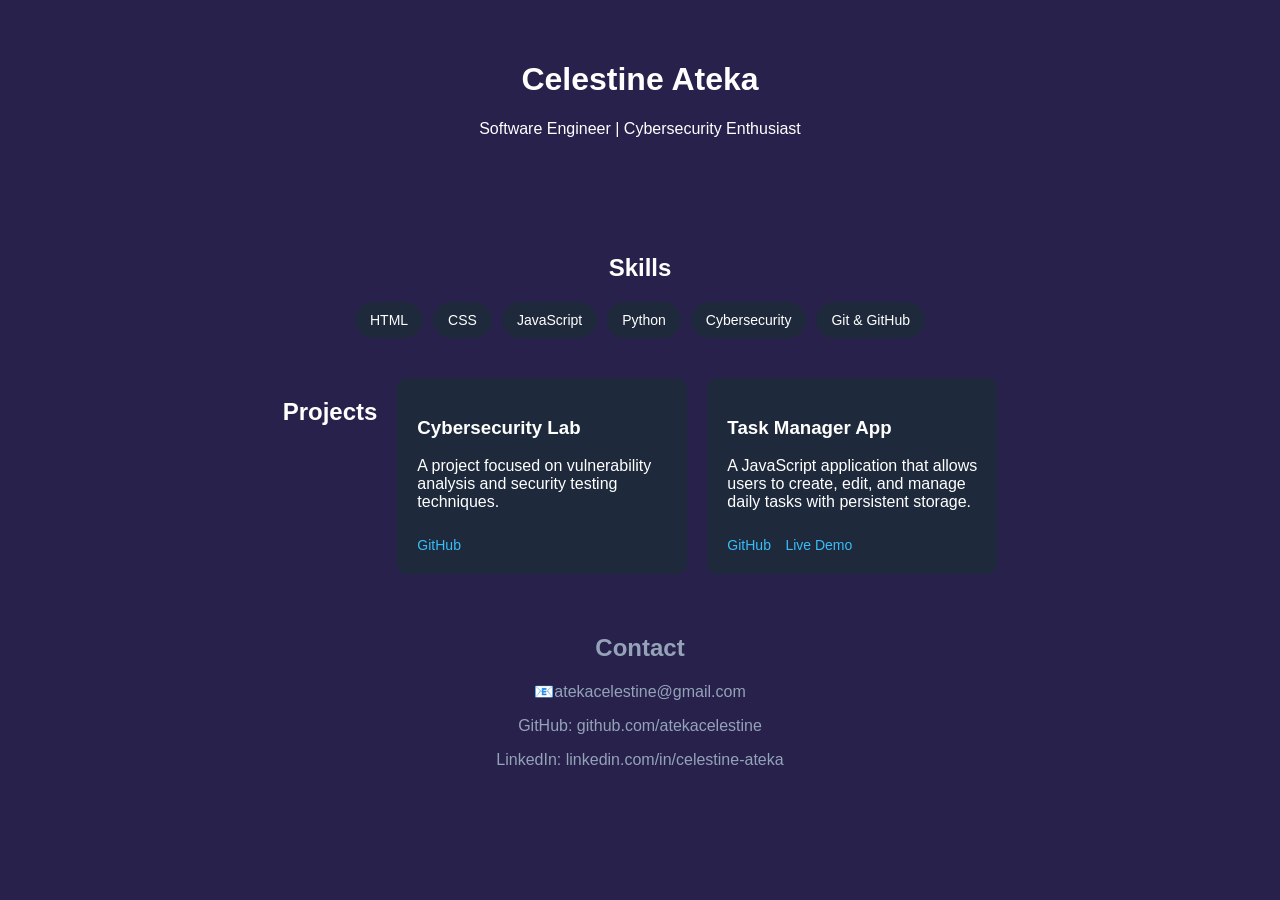
==== index.html @ 3d9709cd "Move index.html and style.css to root for GitHub Pages deployment" ====
<!DOCTYPE html>
<html lang="en">
<head>
  <meta charset="UTF-8">
  <title>Celestine Ateka</title>
  <link rel="stylesheet" href="style.css">
</head>
<body>

<header>
  <h1>Celestine Ateka</h1>
  <p>Software Engineer | Cybersecurity Enthusiast</p>
</header>

<section class="skills">
  <h2>Skills</h2>
  <div class="skills-list">
    <span>HTML</span>
    <span>CSS</span>
    <span>JavaScript</span>
    <span>Python</span>
    <span>Cybersecurity</span>
    <span>Git & GitHub</span>
  </div>
</section>

<section class="projects">
  <h2>Projects</h2>

  <div class="card">
    <h3>Cybersecurity Lab</h3>
    <p>A project focused on vulnerability analysis and security testing techniques.</p>
    <a href="#">GitHub</a>
  </div>

  <div class="card">
    <h3>Task Manager App</h3>
    <p>A JavaScript application that allows users to create, edit, and manage daily tasks with persistent storage.</p>
 <a href="https://github.com/atekacelestine/task-manager">GitHub</a>
<a href="https://your-live-site.com">Live Demo</a>
  </div>

</section>

<footer>
  <section class="contact">
    <h2>Contact</h2>
  <p>📧atekacelestine@gmail.com</p>
  <p>GitHub: github.com/atekacelestine</p>
  <p>LinkedIn: linkedin.com/in/celestine-ateka</p>
</section>
</footer>

</body>
</html>
---- style.css ----
body {
  font-family: Arial;
  margin: 0;
  background: #27214b;
  color: rgb(255, 255, 255);
}

header {
  text-align: center;
  padding: 40px;
}

.skills {
  text-align: center;
  padding: 40px;
}

.skills-list {
  display: flex;
  flex-wrap: wrap;
  justify-content: center;
  gap: 10px;
  margin-top: 20px;
}

.skills-list span {
  background: #1e293b;
  padding: 10px 15px;
  border-radius: 20px;
  font-size: 14px;
}

.card a {
  display: inline-block;
  margin-top: 10px;
  margin-right: 10px;
  color: #38bdf8;
  text-decoration: none;
  font-size: 14px;
}

.card a:hover {
  text-decoration: underline;
}


.projects {
  display: flex;
  gap: 20px;
  justify-content: center;
}

.card {
  background: #1e293b;
  padding: 20px;
  border-radius: 10px;
  width: 250px;
  transition: 0.3s;
}

.card:hover {
  transform: scale(1.05);
}

.contact {
  text-align: center;
  padding: 40px;
  color: #94a3b8;
}
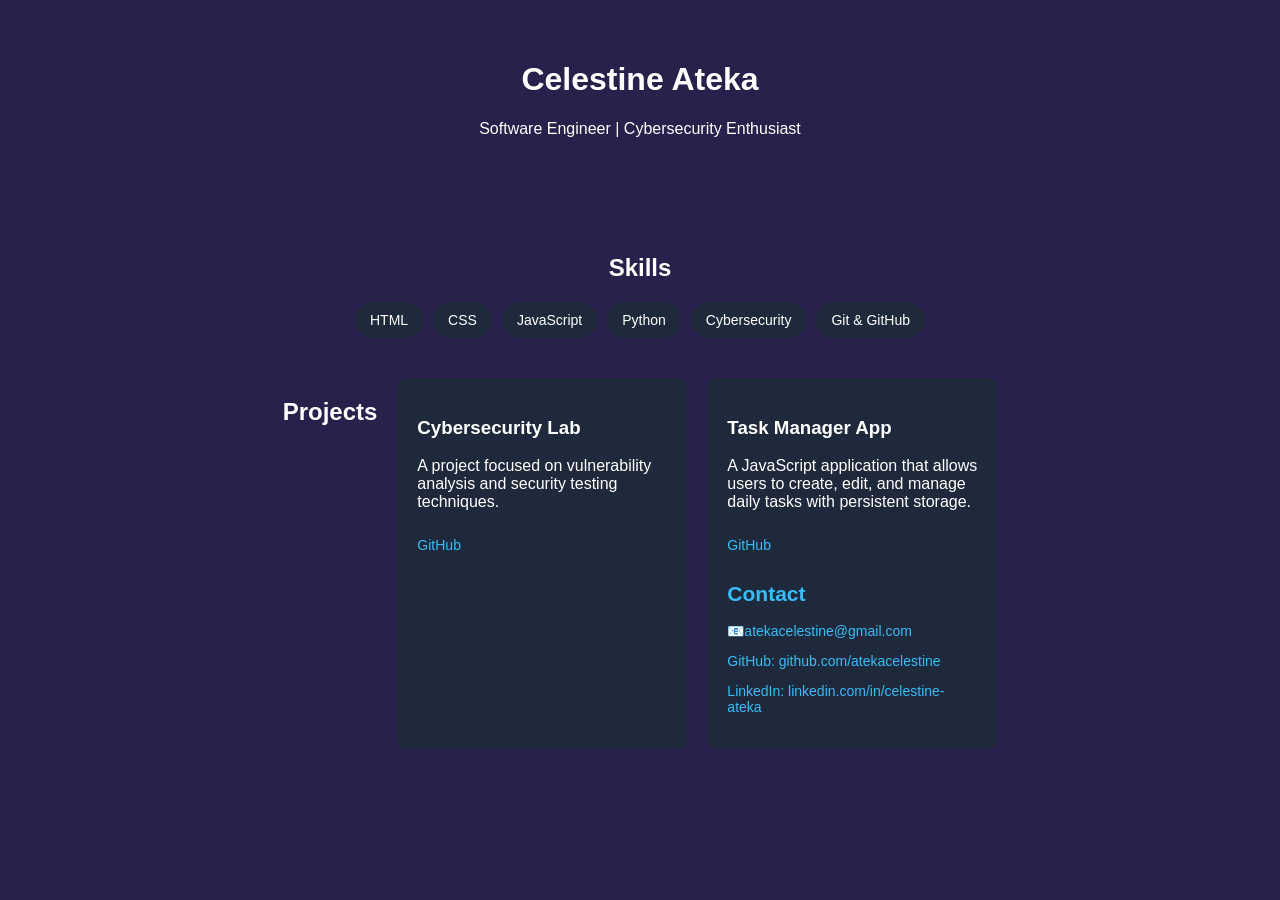
==== commit b544f4bf: "Update Live Demo link in index.html" ====
--- a/index.html
+++ b/index.html
@@ -37,7 +37,7 @@
     <h3>Task Manager App</h3>
     <p>A JavaScript application that allows users to create, edit, and manage daily tasks with persistent storage.</p>
  <a href="https://github.com/atekacelestine/task-manager">GitHub</a>
-<a href="https://your-live-site.com">Live Demo</a>
+<a href="https://atekacelestine.github.io/Portfolio-website.github.io/>Live Demo</a>
   </div>
 
 </section>
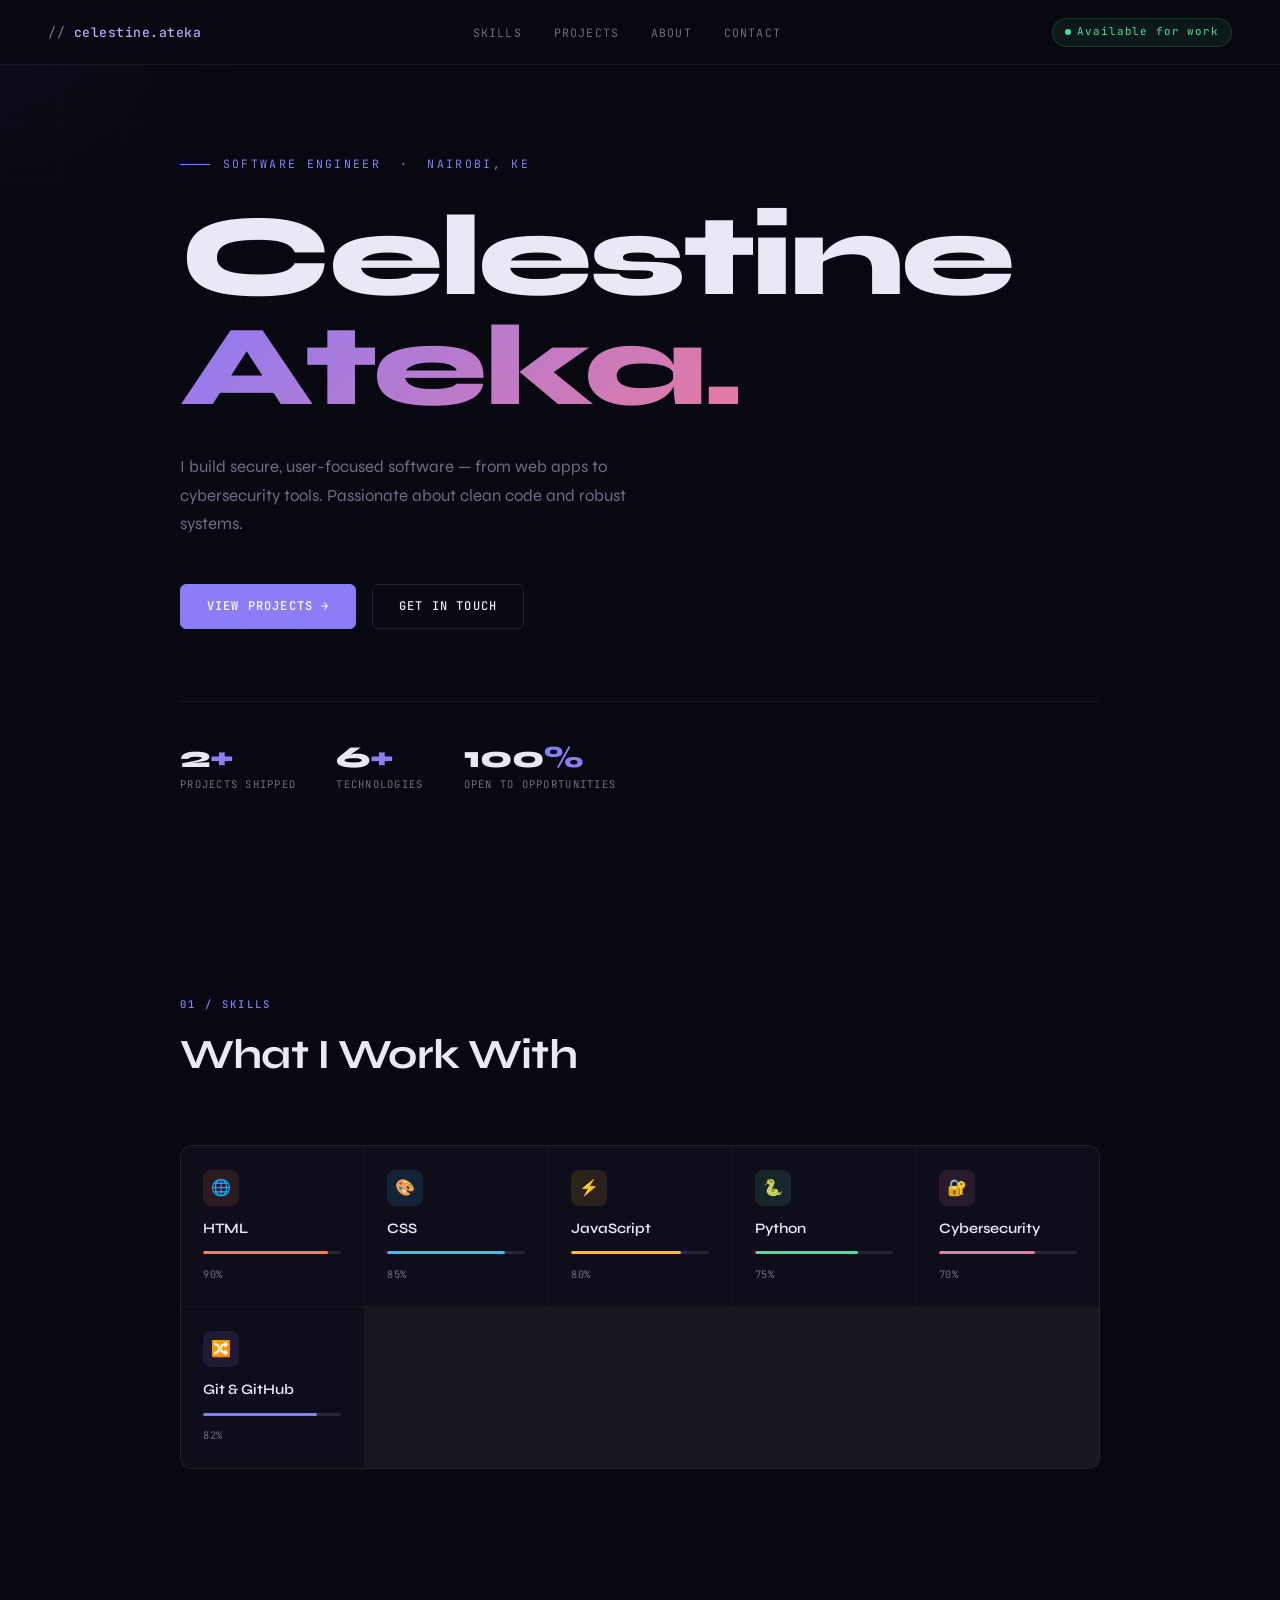
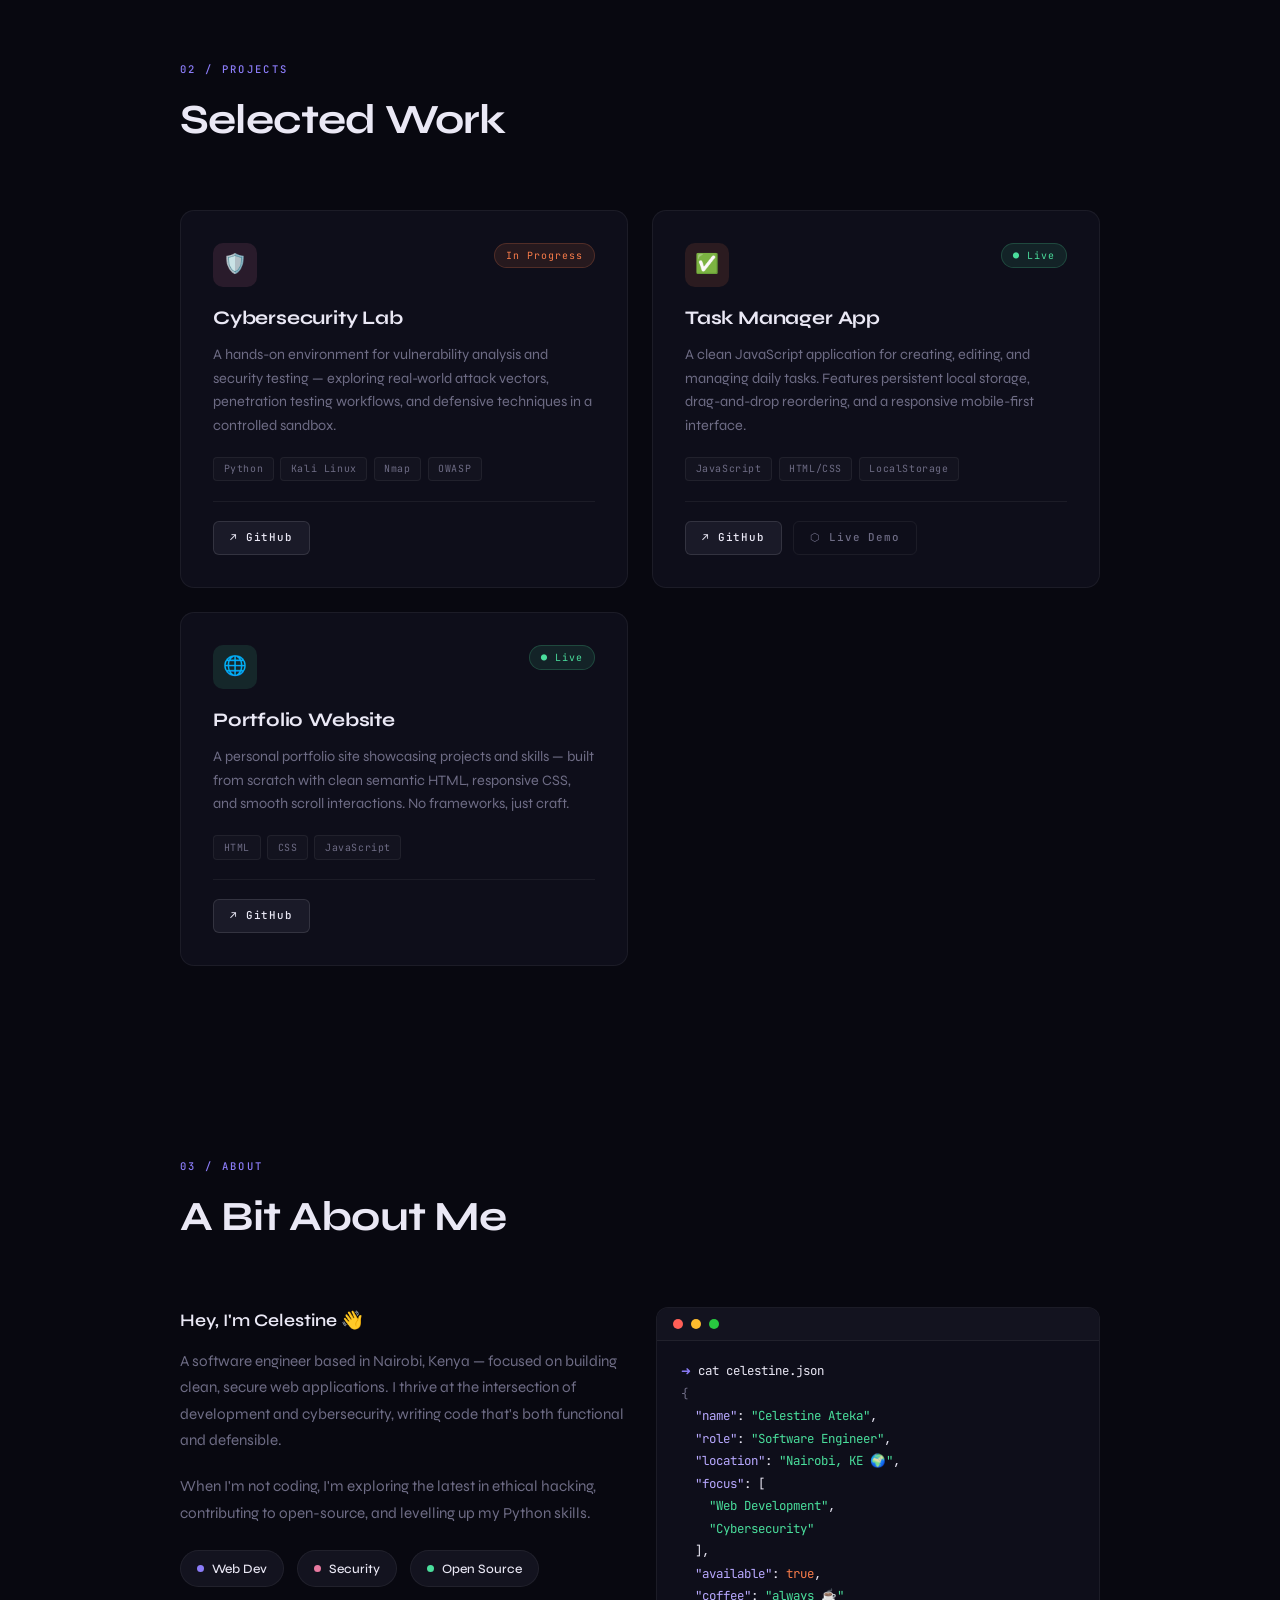
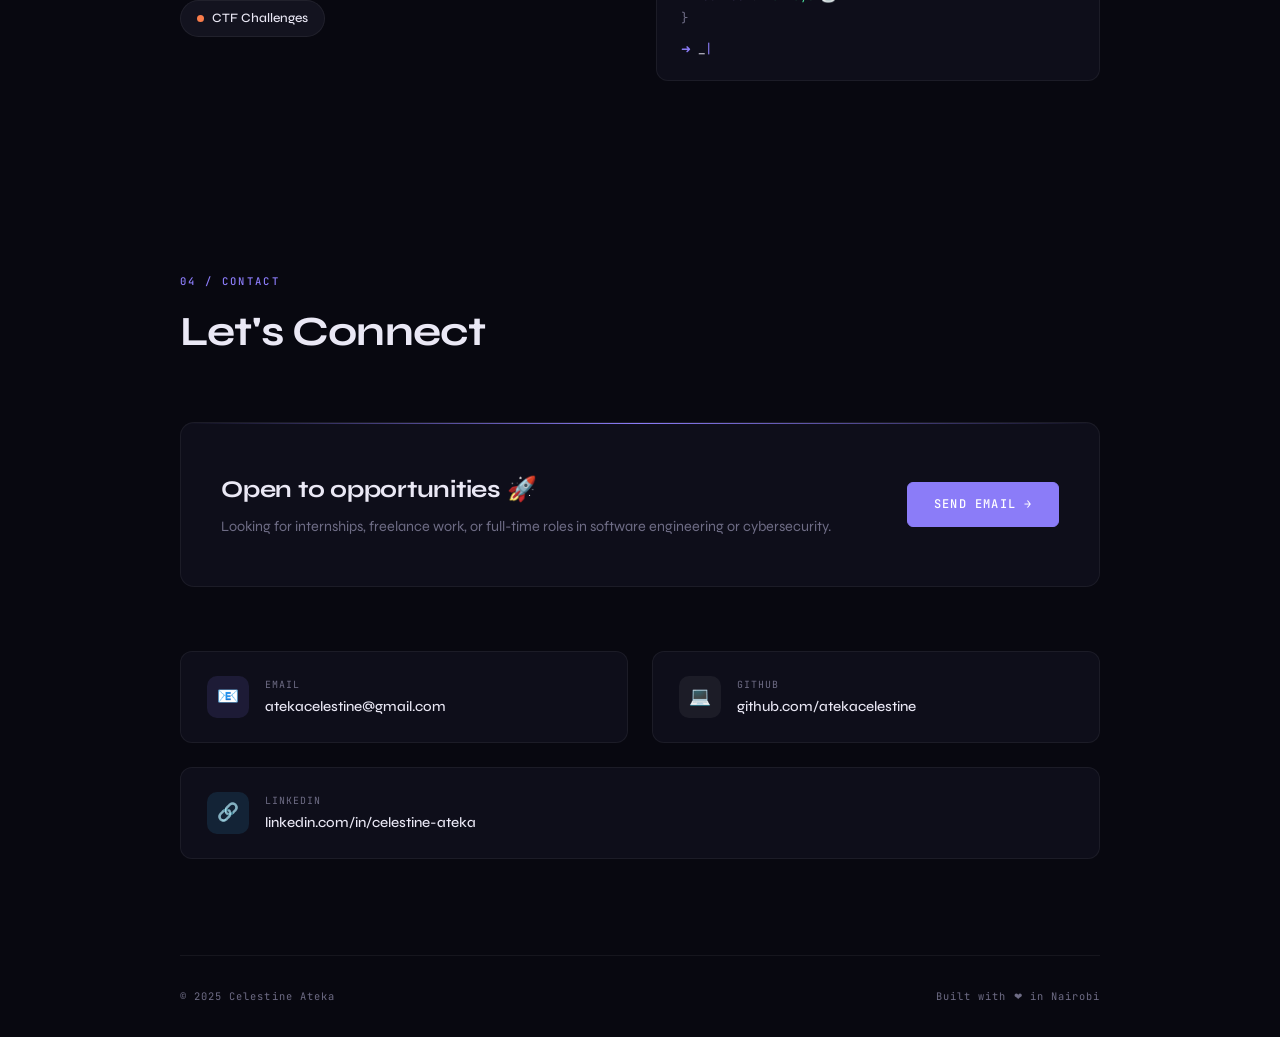
==== commit cb0e675d: "Revamp index.html with new layout and styles" ====
--- a/index.html
+++ b/index.html
@@ -2,54 +2,340 @@
 <html lang="en">
 <head>
   <meta charset="UTF-8">
-  <title>Celestine Ateka</title>
-  <link rel="stylesheet" href="style.css">
+  <meta name="viewport" content="width=device-width, initial-scale=1.0">
+  <title>Celestine Ateka — Software Engineer</title>
+  <link rel="preconnect" href="https://fonts.googleapis.com">
+  <link href="https://fonts.googleapis.com/css2?family=Syne:wght@400;500;600;700;800&family=JetBrains+Mono:wght@300;400;500&display=swap" rel="stylesheet">
+  <style>
+    :root {
+      --bg:      #080810;
+      --bg2:     #0e0e1a;
+      --bg3:     #13131f;
+      --bg4:     #1a1a28;
+      --border:  rgba(255,255,255,0.06);
+      --border2: rgba(255,255,255,0.11);
+      --text:    #eae8f5;
+      --muted:   #6e6c85;
+      --accent:  #8b7cf8;
+      --accent2: #b8a9ff;
+      --green:   #4ade9c;
+      --orange:  #f97c4a;
+      --pink:    #e879a0;
+      --blue:    #38bdf8;
+    }
+    *,*::before,*::after{margin:0;padding:0;box-sizing:border-box}
+    html{scroll-behavior:smooth}
+    body{background:var(--bg);color:var(--text);font-family:'Syne',sans-serif;font-size:16px;line-height:1.6;overflow-x:hidden}
+    body::before{content:'';position:fixed;inset:0;background-image:linear-gradient(rgba(139,124,248,0.03) 1px,transparent 1px),linear-gradient(90deg,rgba(139,124,248,0.03) 1px,transparent 1px);background-size:60px 60px;pointer-events:none;z-index:0}
+    .cursor-glow{position:fixed;width:500px;height:500px;border-radius:50%;background:radial-gradient(circle,rgba(139,124,248,0.055) 0%,transparent 70%);pointer-events:none;transform:translate(-50%,-50%);transition:left .14s ease,top .14s ease;z-index:0}
+    nav{position:fixed;top:0;left:0;right:0;z-index:100;padding:1.1rem 3rem;display:flex;justify-content:space-between;align-items:center;background:rgba(8,8,16,0.85);backdrop-filter:blur(16px);border-bottom:1px solid var(--border)}
+    .nav-logo{font-family:'JetBrains Mono',monospace;font-size:.82rem;font-weight:500;letter-spacing:.04em;color:var(--accent2)}
+    .nav-logo span{color:var(--muted)}
+    .nav-links{display:flex;gap:2rem;list-style:none}
+    .nav-links a{font-family:'JetBrains Mono',monospace;font-size:.72rem;font-weight:400;letter-spacing:.1em;text-transform:uppercase;color:var(--muted);text-decoration:none;transition:color .2s}
+    .nav-links a:hover{color:var(--text)}
+    .status-pill{display:flex;align-items:center;gap:6px;font-family:'JetBrains Mono',monospace;font-size:.68rem;font-weight:400;letter-spacing:.08em;color:var(--green);background:rgba(74,222,156,0.08);border:1px solid rgba(74,222,156,0.18);padding:.3rem .75rem;border-radius:100px}
+    .status-dot{width:6px;height:6px;border-radius:50%;background:var(--green);animation:pulse 2s ease-in-out infinite}
+    @keyframes pulse{0%,100%{opacity:1;transform:scale(1)}50%{opacity:.5;transform:scale(.8)}}
+    .container{max-width:1000px;margin:0 auto;padding:0 2.5rem;position:relative;z-index:1}
+    header{min-height:100vh;display:flex;flex-direction:column;justify-content:center;padding:8rem 0 5rem}
+    .hero-tag{font-family:'JetBrains Mono',monospace;font-size:.72rem;font-weight:400;letter-spacing:.2em;text-transform:uppercase;color:var(--accent);margin-bottom:1.8rem;opacity:0;animation:fadeUp .7s ease forwards .2s;display:flex;align-items:center;gap:.8rem}
+    .hero-tag::before{content:'';display:inline-block;width:30px;height:1px;background:var(--accent)}
+    header h1{font-size:clamp(3.5rem,9vw,7.5rem);font-weight:800;letter-spacing:-.03em;line-height:.95;opacity:0;animation:fadeUp .8s ease forwards .35s}
+    .name-accent{background:linear-gradient(135deg,var(--accent) 0%,var(--pink) 100%);-webkit-background-clip:text;-webkit-text-fill-color:transparent;background-clip:text}
+    .hero-desc{margin-top:2rem;font-size:1.05rem;font-weight:400;color:var(--muted);max-width:480px;line-height:1.7;opacity:0;animation:fadeUp .8s ease forwards .5s}
+    .hero-cta{margin-top:2.8rem;display:flex;gap:1rem;flex-wrap:wrap;opacity:0;animation:fadeUp .8s ease forwards .65s}
+    .btn-primary,.btn-ghost{font-family:'JetBrains Mono',monospace;font-size:.75rem;font-weight:500;letter-spacing:.1em;text-transform:uppercase;text-decoration:none;padding:.75rem 1.6rem;border-radius:6px;transition:all .22s ease;display:inline-flex;align-items:center;gap:.5rem}
+    .btn-primary{background:var(--accent);color:#fff;border:1px solid var(--accent)}
+    .btn-primary:hover{background:var(--accent2);border-color:var(--accent2);transform:translateY(-2px)}
+    .btn-ghost{background:transparent;color:var(--text);border:1px solid var(--border2)}
+    .btn-ghost:hover{border-color:var(--accent);color:var(--accent);transform:translateY(-2px)}
+    .hero-stats{margin-top:4.5rem;display:flex;gap:2.5rem;padding-top:2.5rem;border-top:1px solid var(--border);opacity:0;animation:fadeUp .8s ease forwards .8s}
+    .stat-item .num{font-size:1.9rem;font-weight:800;color:var(--text);line-height:1}
+    .stat-item .num span{color:var(--accent)}
+    .stat-item .lbl{font-family:'JetBrains Mono',monospace;font-size:.66rem;font-weight:400;letter-spacing:.12em;text-transform:uppercase;color:var(--muted);margin-top:4px}
+    section{padding:6rem 0}
+    .sec-label{font-family:'JetBrains Mono',monospace;font-size:.66rem;font-weight:500;letter-spacing:.22em;text-transform:uppercase;color:var(--accent);margin-bottom:.6rem}
+    .sec-title{font-size:clamp(1.8rem,4vw,2.6rem);font-weight:700;letter-spacing:-.02em;margin-bottom:3.5rem}
+    .skills-grid{display:grid;grid-template-columns:repeat(auto-fill,minmax(175px,1fr));gap:1px;background:var(--border);border:1px solid var(--border);border-radius:12px;overflow:hidden}
+    .skill-card{background:var(--bg2);padding:1.5rem 1.4rem;display:flex;flex-direction:column;gap:.7rem;transition:background .2s ease;cursor:default}
+    .skill-card:hover{background:var(--bg4)}
+    .skill-icon{width:36px;height:36px;border-radius:8px;display:flex;align-items:center;justify-content:center;font-size:1rem}
+    .skill-name{font-size:.9rem;font-weight:600;color:var(--text)}
+    .skill-bar-track{height:3px;background:var(--border2);border-radius:2px;overflow:hidden}
+    .skill-bar-fill{height:100%;border-radius:2px;width:0;transition:width 1.2s cubic-bezier(.16,1,.3,1)}
+    .skill-pct{font-family:'JetBrains Mono',monospace;font-size:.65rem;font-weight:400;color:var(--muted);letter-spacing:.05em}
+    .projects-grid{display:grid;grid-template-columns:repeat(auto-fill,minmax(420px,1fr));gap:1.5rem}
+    .project-card{background:var(--bg2);border:1px solid var(--border);border-radius:14px;padding:2rem;display:flex;flex-direction:column;transition:border-color .25s ease,transform .25s ease;position:relative;overflow:hidden}
+    .project-card::before{content:'';position:absolute;top:0;left:0;right:0;height:2px;opacity:0;transition:opacity .3s ease}
+    .project-card:hover{border-color:var(--border2);transform:translateY(-4px)}
+    .project-card:hover::before{opacity:1}
+    .project-card.purple::before{background:linear-gradient(90deg,var(--accent),var(--pink))}
+    .project-card.orange::before{background:linear-gradient(90deg,var(--orange),#fbbf24)}
+    .project-card.green::before{background:linear-gradient(90deg,var(--green),var(--blue))}
+    .project-header{display:flex;justify-content:space-between;align-items:flex-start;margin-bottom:1rem}
+    .project-icon{width:44px;height:44px;border-radius:10px;display:flex;align-items:center;justify-content:center;font-size:1.2rem}
+    .project-status{font-family:'JetBrains Mono',monospace;font-size:.62rem;font-weight:400;letter-spacing:.1em;padding:.25rem .7rem;border-radius:100px}
+    .status-live{background:rgba(74,222,156,0.1);color:var(--green);border:1px solid rgba(74,222,156,0.2)}
+    .status-wip{background:rgba(249,124,74,0.1);color:var(--orange);border:1px solid rgba(249,124,74,0.2)}
+    .project-card h3{font-size:1.2rem;font-weight:700;letter-spacing:-.01em;margin-bottom:.6rem}
+    .project-card p{font-size:.9rem;color:var(--muted);line-height:1.65;flex:1}
+    .project-tags{display:flex;flex-wrap:wrap;gap:.4rem;margin:1.2rem 0}
+    .tag{font-family:'JetBrains Mono',monospace;font-size:.62rem;font-weight:400;letter-spacing:.06em;color:var(--muted);background:var(--bg3);border:1px solid var(--border);padding:.2rem .6rem;border-radius:4px}
+    .project-links{display:flex;gap:.7rem;margin-top:auto;padding-top:1.2rem;border-top:1px solid var(--border)}
+    .plink{font-family:'JetBrains Mono',monospace;font-size:.68rem;font-weight:500;letter-spacing:.08em;text-decoration:none;padding:.45rem 1rem;border-radius:6px;transition:all .2s ease;display:inline-flex;align-items:center;gap:.4rem}
+    .plink-solid{background:var(--bg4);color:var(--text);border:1px solid var(--border2)}
+    .plink-solid:hover{background:var(--accent);border-color:var(--accent);color:#fff}
+    .plink-ghost{background:transparent;color:var(--muted);border:1px solid var(--border)}
+    .plink-ghost:hover{color:var(--text);border-color:var(--border2)}
+    .about-grid{display:grid;grid-template-columns:1fr 1fr;gap:2rem;align-items:start}
+    .about-text h3{font-size:1.1rem;font-weight:600;margin-bottom:.8rem}
+    .about-text p{color:var(--muted);font-size:.95rem;line-height:1.75;margin-bottom:1.2rem}
+    .terminal{background:var(--bg2);border:1px solid var(--border);border-radius:12px;overflow:hidden}
+    .terminal-bar{background:var(--bg3);padding:.7rem 1rem;display:flex;align-items:center;gap:.5rem;border-bottom:1px solid var(--border)}
+    .t-dot{width:10px;height:10px;border-radius:50%}
+    .terminal-body{padding:1.2rem 1.5rem;font-family:'JetBrains Mono',monospace;font-size:.78rem;line-height:1.8}
+    .t-prompt{color:var(--accent)}.t-cmd{color:var(--text)}.t-comment{color:var(--muted)}.t-str{color:var(--green)}.t-key{color:var(--accent2)}.t-num{color:var(--orange)}
+    .interests-row{display:flex;gap:.8rem;flex-wrap:wrap;margin-top:1.5rem}
+    .interest-chip{display:flex;align-items:center;gap:.5rem;background:var(--bg3);border:1px solid var(--border);border-radius:100px;padding:.45rem 1rem;font-size:.8rem;font-weight:500}
+    .chip-dot{width:7px;height:7px;border-radius:50%}
+    .contact-grid{display:grid;grid-template-columns:1fr 1fr;gap:1.5rem}
+    .contact-card{background:var(--bg2);border:1px solid var(--border);border-radius:12px;padding:1.5rem 1.6rem;display:flex;align-items:center;gap:1rem;text-decoration:none;color:var(--text);transition:border-color .2s,transform .2s}
+    .contact-card:hover{border-color:var(--accent);transform:translateY(-2px)}
+    .contact-icon{width:42px;height:42px;border-radius:10px;display:flex;align-items:center;justify-content:center;font-size:1.1rem;flex-shrink:0}
+    .contact-label{font-family:'JetBrains Mono',monospace;font-size:.62rem;font-weight:400;letter-spacing:.1em;text-transform:uppercase;color:var(--muted);margin-bottom:.2rem}
+    .contact-value{font-size:.88rem;font-weight:500}
+    .contact-wide{grid-column:1/-1}
+    .cta-band{background:var(--bg2);border:1px solid var(--border);border-radius:14px;padding:3rem 2.5rem;display:flex;justify-content:space-between;align-items:center;gap:2rem;margin-bottom:4rem;position:relative;overflow:hidden}
+    .cta-band::before{content:'';position:absolute;top:0;left:0;right:0;height:1px;background:linear-gradient(90deg,transparent,var(--accent),transparent)}
+    .cta-band h3{font-size:1.5rem;font-weight:700;letter-spacing:-.01em;margin-bottom:.4rem}
+    .cta-band p{font-size:.9rem;color:var(--muted)}
+    footer{border-top:1px solid var(--border);padding:2rem 0;display:flex;justify-content:space-between;align-items:center}
+    footer span{font-family:'JetBrains Mono',monospace;font-size:.65rem;font-weight:400;letter-spacing:.1em;color:var(--muted)}
+    @keyframes fadeUp{from{opacity:0;transform:translateY(24px)}to{opacity:1;transform:none}}
+    @keyframes blink{0%,100%{opacity:1}50%{opacity:0}}
+    .reveal{opacity:0;transform:translateY(20px);transition:opacity .7s ease,transform .7s ease}
+    .reveal.visible{opacity:1;transform:none}
+    @media(max-width:700px){nav{padding:1rem 1.5rem}.nav-links{display:none}.container{padding:0 1.5rem}header{padding:6rem 0 3.5rem}.hero-stats{flex-wrap:wrap;gap:1.5rem}.projects-grid{grid-template-columns:1fr}.about-grid{grid-template-columns:1fr}.contact-grid{grid-template-columns:1fr}.contact-wide{grid-column:auto}.cta-band{flex-direction:column;align-items:flex-start}}
+  </style>
 </head>
 <body>
 
-<header>
-  <h1>Celestine Ateka</h1>
-  <p>Software Engineer | Cybersecurity Enthusiast</p>
-</header>
-
-<section class="skills">
-  <h2>Skills</h2>
-  <div class="skills-list">
-    <span>HTML</span>
-    <span>CSS</span>
-    <span>JavaScript</span>
-    <span>Python</span>
-    <span>Cybersecurity</span>
-    <span>Git & GitHub</span>
+<div class="cursor-glow" id="glow"></div>
+
+<nav>
+  <div class="nav-logo"><span>// </span>celestine.ateka</div>
+  <ul class="nav-links">
+    <li><a href="#skills">Skills</a></li>
+    <li><a href="#projects">Projects</a></li>
+    <li><a href="#about">About</a></li>
+    <li><a href="#contact">Contact</a></li>
+  </ul>
+  <div class="status-pill">
+    <div class="status-dot"></div>
+    Available for work
   </div>
-</section>
-
-<section class="projects">
-  <h2>Projects</h2>
-
-  <div class="card">
-    <h3>Cybersecurity Lab</h3>
-    <p>A project focused on vulnerability analysis and security testing techniques.</p>
-    <a href="#">GitHub</a>
-  </div>
-
-  <div class="card">
-    <h3>Task Manager App</h3>
-    <p>A JavaScript application that allows users to create, edit, and manage daily tasks with persistent storage.</p>
- <a href="https://github.com/atekacelestine/task-manager">GitHub</a>
-<a href="https://atekacelestine.github.io/Portfolio-website.github.io/>Live Demo</a>
-  </div>
-
-</section>
-
-<footer>
-  <section class="contact">
-    <h2>Contact</h2>
-  <p>📧atekacelestine@gmail.com</p>
-  <p>GitHub: github.com/atekacelestine</p>
-  <p>LinkedIn: linkedin.com/in/celestine-ateka</p>
-</section>
-</footer>
-
+</nav>
+
+<div class="container">
+
+  <header>
+    <p class="hero-tag">Software Engineer &nbsp;·&nbsp; Nairobi, KE</p>
+    <h1>Celestine<br><span class="name-accent">Ateka.</span></h1>
+    <p class="hero-desc">I build secure, user-focused software — from web apps to cybersecurity tools. Passionate about clean code and robust systems.</p>
+    <div class="hero-cta">
+      <a href="#projects" class="btn-primary">View Projects →</a>
+      <a href="mailto:atekacelestine@gmail.com" class="btn-ghost">Get in Touch</a>
+    </div>
+    <div class="hero-stats">
+      <div class="stat-item"><div class="num">2<span>+</span></div><div class="lbl">Projects Shipped</div></div>
+      <div class="stat-item"><div class="num">6<span>+</span></div><div class="lbl">Technologies</div></div>
+      <div class="stat-item"><div class="num">100<span>%</span></div><div class="lbl">Open to Opportunities</div></div>
+    </div>
+  </header>
+
+  <section id="skills">
+    <p class="sec-label reveal">01 / Skills</p>
+    <h2 class="sec-title reveal">What I Work With</h2>
+    <div class="skills-grid">
+      <div class="skill-card reveal"><div class="skill-icon" style="background:rgba(249,124,74,0.12)">🌐</div><div class="skill-name">HTML</div><div class="skill-bar-track"><div class="skill-bar-fill" data-width="90" style="background:var(--orange)"></div></div><div class="skill-pct">90%</div></div>
+      <div class="skill-card reveal"><div class="skill-icon" style="background:rgba(56,189,248,0.12)">🎨</div><div class="skill-name">CSS</div><div class="skill-bar-track"><div class="skill-bar-fill" data-width="85" style="background:var(--blue)"></div></div><div class="skill-pct">85%</div></div>
+      <div class="skill-card reveal"><div class="skill-icon" style="background:rgba(251,191,36,0.12)">⚡</div><div class="skill-name">JavaScript</div><div class="skill-bar-track"><div class="skill-bar-fill" data-width="80" style="background:#fbbf24"></div></div><div class="skill-pct">80%</div></div>
+      <div class="skill-card reveal"><div class="skill-icon" style="background:rgba(74,222,156,0.12)">🐍</div><div class="skill-name">Python</div><div class="skill-bar-track"><div class="skill-bar-fill" data-width="75" style="background:var(--green)"></div></div><div class="skill-pct">75%</div></div>
+      <div class="skill-card reveal"><div class="skill-icon" style="background:rgba(232,121,160,0.12)">🔐</div><div class="skill-name">Cybersecurity</div><div class="skill-bar-track"><div class="skill-bar-fill" data-width="70" style="background:var(--pink)"></div></div><div class="skill-pct">70%</div></div>
+      <div class="skill-card reveal"><div class="skill-icon" style="background:rgba(139,124,248,0.12)">🔀</div><div class="skill-name">Git & GitHub</div><div class="skill-bar-track"><div class="skill-bar-fill" data-width="82" style="background:var(--accent)"></div></div><div class="skill-pct">82%</div></div>
+    </div>
+  </section>
+
+  <section id="projects">
+    <p class="sec-label reveal">02 / Projects</p>
+    <h2 class="sec-title reveal">Selected Work</h2>
+    <div class="projects-grid">
+      <div class="project-card purple reveal">
+        <div class="project-header">
+          <div class="project-icon" style="background:rgba(232,121,160,0.12)">🛡️</div>
+          <span class="project-status status-wip">In Progress</span>
+        </div>
+        <h3>Cybersecurity Lab</h3>
+        <p>A hands-on environment for vulnerability analysis and security testing — exploring real-world attack vectors, penetration testing workflows, and defensive techniques in a controlled sandbox.</p>
+        <div class="project-tags">
+          <span class="tag">Python</span><span class="tag">Kali Linux</span><span class="tag">Nmap</span><span class="tag">OWASP</span>
+        </div>
+        <div class="project-links">
+          <a href="#" class="plink plink-solid">↗ GitHub</a>
+        </div>
+      </div>
+      <div class="project-card orange reveal">
+        <div class="project-header">
+          <div class="project-icon" style="background:rgba(249,124,74,0.12)">✅</div>
+          <span class="project-status status-live">● Live</span>
+        </div>
+        <h3>Task Manager App</h3>
+        <p>A clean JavaScript application for creating, editing, and managing daily tasks. Features persistent local storage, drag-and-drop reordering, and a responsive mobile-first interface.</p>
+        <div class="project-tags">
+          <span class="tag">JavaScript</span><span class="tag">HTML/CSS</span><span class="tag">LocalStorage</span>
+        </div>
+        <div class="project-links">
+          <a href="https://github.com/atekacelestine/task-manager" target="_blank" rel="noopener" class="plink plink-solid">↗ GitHub</a>
+          <a href="https://atekacelestine.github.io/Portfolio-website.github.io/" target="_blank" rel="noopener" class="plink plink-ghost">⬡ Live Demo</a>
+        </div>
+      </div>
+      <div class="project-card green reveal">
+        <div class="project-header">
+          <div class="project-icon" style="background:rgba(74,222,156,0.12)">🌐</div>
+          <span class="project-status status-live">● Live</span>
+        </div>
+        <h3>Portfolio Website</h3>
+        <p>A personal portfolio site showcasing projects and skills — built from scratch with clean semantic HTML, responsive CSS, and smooth scroll interactions. No frameworks, just craft.</p>
+        <div class="project-tags">
+          <span class="tag">HTML</span><span class="tag">CSS</span><span class="tag">JavaScript</span>
+        </div>
+        <div class="project-links">
+          <a href="https://github.com/atekacelestine" target="_blank" rel="noopener" class="plink plink-solid">↗ GitHub</a>
+        </div>
+      </div>
+    </div>
+  </section>
+
+  <section id="about">
+    <p class="sec-label reveal">03 / About</p>
+    <h2 class="sec-title reveal">A Bit About Me</h2>
+    <div class="about-grid">
+      <div class="about-text reveal">
+        <h3>Hey, I'm Celestine 👋</h3>
+        <p>A software engineer based in Nairobi, Kenya — focused on building clean, secure web applications. I thrive at the intersection of development and cybersecurity, writing code that's both functional and defensible.</p>
+        <p>When I'm not coding, I'm exploring the latest in ethical hacking, contributing to open-source, and levelling up my Python skills.</p>
+        <div class="interests-row">
+          <div class="interest-chip"><div class="chip-dot" style="background:var(--accent)"></div>Web Dev</div>
+          <div class="interest-chip"><div class="chip-dot" style="background:var(--pink)"></div>Security</div>
+          <div class="interest-chip"><div class="chip-dot" style="background:var(--green)"></div>Open Source</div>
+          <div class="interest-chip"><div class="chip-dot" style="background:var(--orange)"></div>CTF Challenges</div>
+        </div>
+      </div>
+      <div class="terminal reveal">
+        <div class="terminal-bar">
+          <div class="t-dot" style="background:#ff5f57"></div>
+          <div class="t-dot" style="background:#febc2e"></div>
+          <div class="t-dot" style="background:#28c840"></div>
+        </div>
+        <div class="terminal-body">
+          <div><span class="t-prompt">➜</span> <span class="t-cmd">cat celestine.json</span></div>
+          <div><span class="t-comment">{</span></div>
+          <div>&nbsp;&nbsp;<span class="t-key">"name"</span>: <span class="t-str">"Celestine Ateka"</span>,</div>
+          <div>&nbsp;&nbsp;<span class="t-key">"role"</span>: <span class="t-str">"Software Engineer"</span>,</div>
+          <div>&nbsp;&nbsp;<span class="t-key">"location"</span>: <span class="t-str">"Nairobi, KE 🌍"</span>,</div>
+          <div>&nbsp;&nbsp;<span class="t-key">"focus"</span>: [</div>
+          <div>&nbsp;&nbsp;&nbsp;&nbsp;<span class="t-str">"Web Development"</span>,</div>
+          <div>&nbsp;&nbsp;&nbsp;&nbsp;<span class="t-str">"Cybersecurity"</span></div>
+          <div>&nbsp;&nbsp;],</div>
+          <div>&nbsp;&nbsp;<span class="t-key">"available"</span>: <span class="t-num">true</span>,</div>
+          <div>&nbsp;&nbsp;<span class="t-key">"coffee"</span>: <span class="t-str">"always ☕"</span></div>
+          <div><span class="t-comment">}</span></div>
+          <div style="margin-top:.5rem"><span class="t-prompt">➜</span> <span class="t-cmd">_</span><span style="animation:blink 1s step-end infinite;color:var(--accent)">|</span></div>
+        </div>
+      </div>
+    </div>
+  </section>
+
+  <section id="contact">
+    <p class="sec-label reveal">04 / Contact</p>
+    <h2 class="sec-title reveal">Let's Connect</h2>
+    <div class="cta-band reveal">
+      <div>
+        <h3>Open to opportunities 🚀</h3>
+        <p>Looking for internships, freelance work, or full-time roles in software engineering or cybersecurity.</p>
+      </div>
+      <a href="mailto:atekacelestine@gmail.com" class="btn-primary" style="white-space:nowrap">Send Email →</a>
+    </div>
+    <div class="contact-grid">
+      <a href="mailto:atekacelestine@gmail.com" class="contact-card">
+        <div class="contact-icon" style="background:rgba(139,124,248,0.12)">📧</div>
+        <div><div class="contact-label">Email</div><div class="contact-value">atekacelestine@gmail.com</div></div>
+      </a>
+      <a href="https://github.com/atekacelestine" target="_blank" rel="noopener" class="contact-card">
+        <div class="contact-icon" style="background:rgba(255,255,255,0.06)">💻</div>
+        <div><div class="contact-label">GitHub</div><div class="contact-value">github.com/atekacelestine</div></div>
+      </a>
+      <a href="https://linkedin.com/in/celestine-ateka" target="_blank" rel="noopener" class="contact-card contact-wide">
+        <div class="contact-icon" style="background:rgba(56,189,248,0.12)">🔗</div>
+        <div><div class="contact-label">LinkedIn</div><div class="contact-value">linkedin.com/in/celestine-ateka</div></div>
+      </a>
+    </div>
+  </section>
+
+  <footer>
+    <span>© 2025 Celestine Ateka</span>
+    <span>Built with ❤ in Nairobi</span>
+  </footer>
+
+</div>
+
+<style>@keyframes blink{0%,100%{opacity:1}50%{opacity:0}}</style>
+
+<script>
+  const glow = document.getElementById('glow');
+  document.addEventListener('mousemove', e => {
+    glow.style.left = e.clientX + 'px';
+    glow.style.top = e.clientY + 'px';
+  });
+
+  const revealObs = new IntersectionObserver(entries => {
+    entries.forEach(e => {
+      if (e.isIntersecting) {
+        e.target.style.transitionDelay = (parseFloat(e.target.dataset.delay || 0)) + 's';
+        e.target.classList.add('visible');
+        revealObs.unobserve(e.target);
+      }
+    });
+  }, { threshold: 0.1 });
+
+  document.querySelectorAll('.reveal').forEach((el, i) => {
+    el.dataset.delay = (i % 6) * 0.07;
+    revealObs.observe(el);
+  });
+
+  const barObs = new IntersectionObserver(entries => {
+    entries.forEach(e => {
+      if (e.isIntersecting) {
+        e.target.querySelectorAll('.skill-bar-fill').forEach(bar => {
+          bar.style.width = bar.dataset.width + '%';
+        });
+        barObs.unobserve(e.target);
+      }
+    });
+  }, { threshold: 0.3 });
+
+  document.querySelectorAll('.skills-grid').forEach(g => barObs.observe(g));
+
+  const sections = document.querySelectorAll('section[id]');
+  const links = document.querySelectorAll('.nav-links a');
+  window.addEventListener('scroll', () => {
+    let cur = '';
+    sections.forEach(s => { if (window.scrollY >= s.offsetTop - 120) cur = s.id; });
+    links.forEach(l => {
+      l.style.color = l.getAttribute('href') === '#' + cur ? 'var(--text)' : '';
+    });
+  });
+</script>
 </body>
 </html>
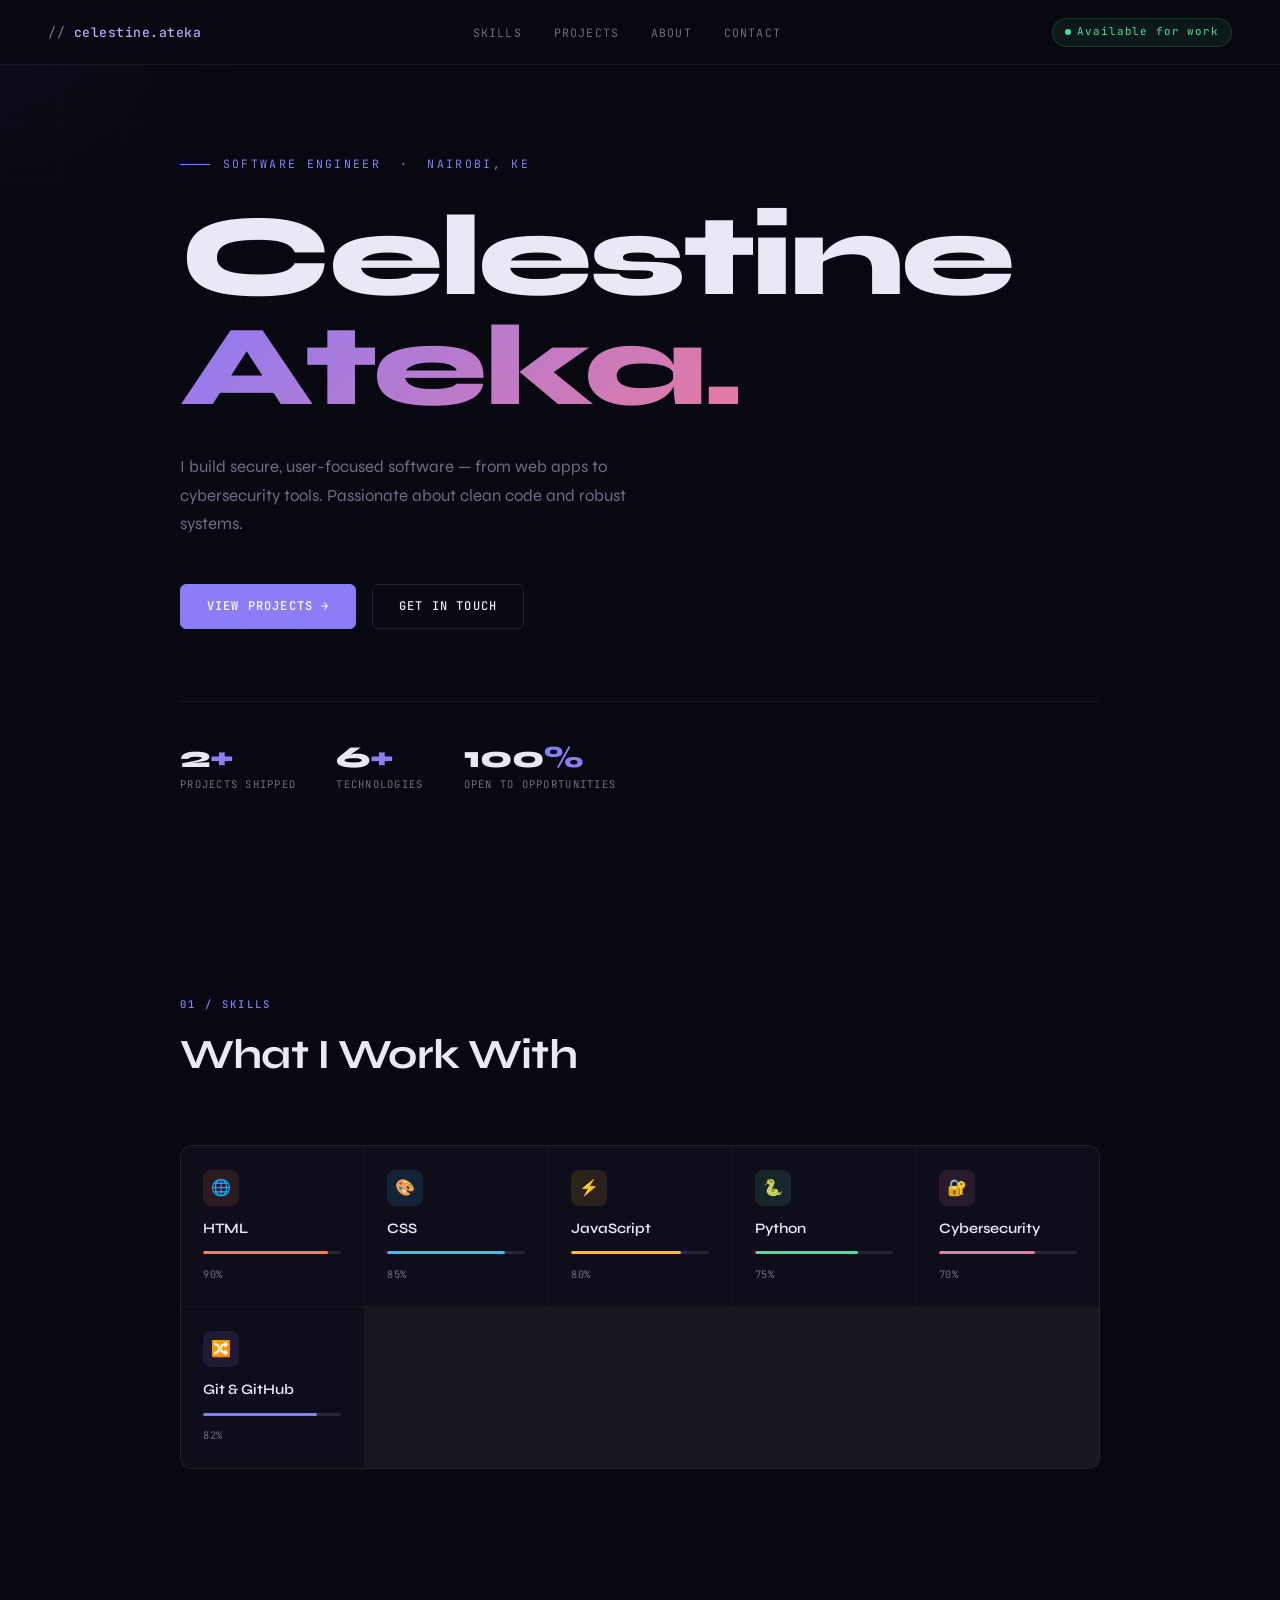
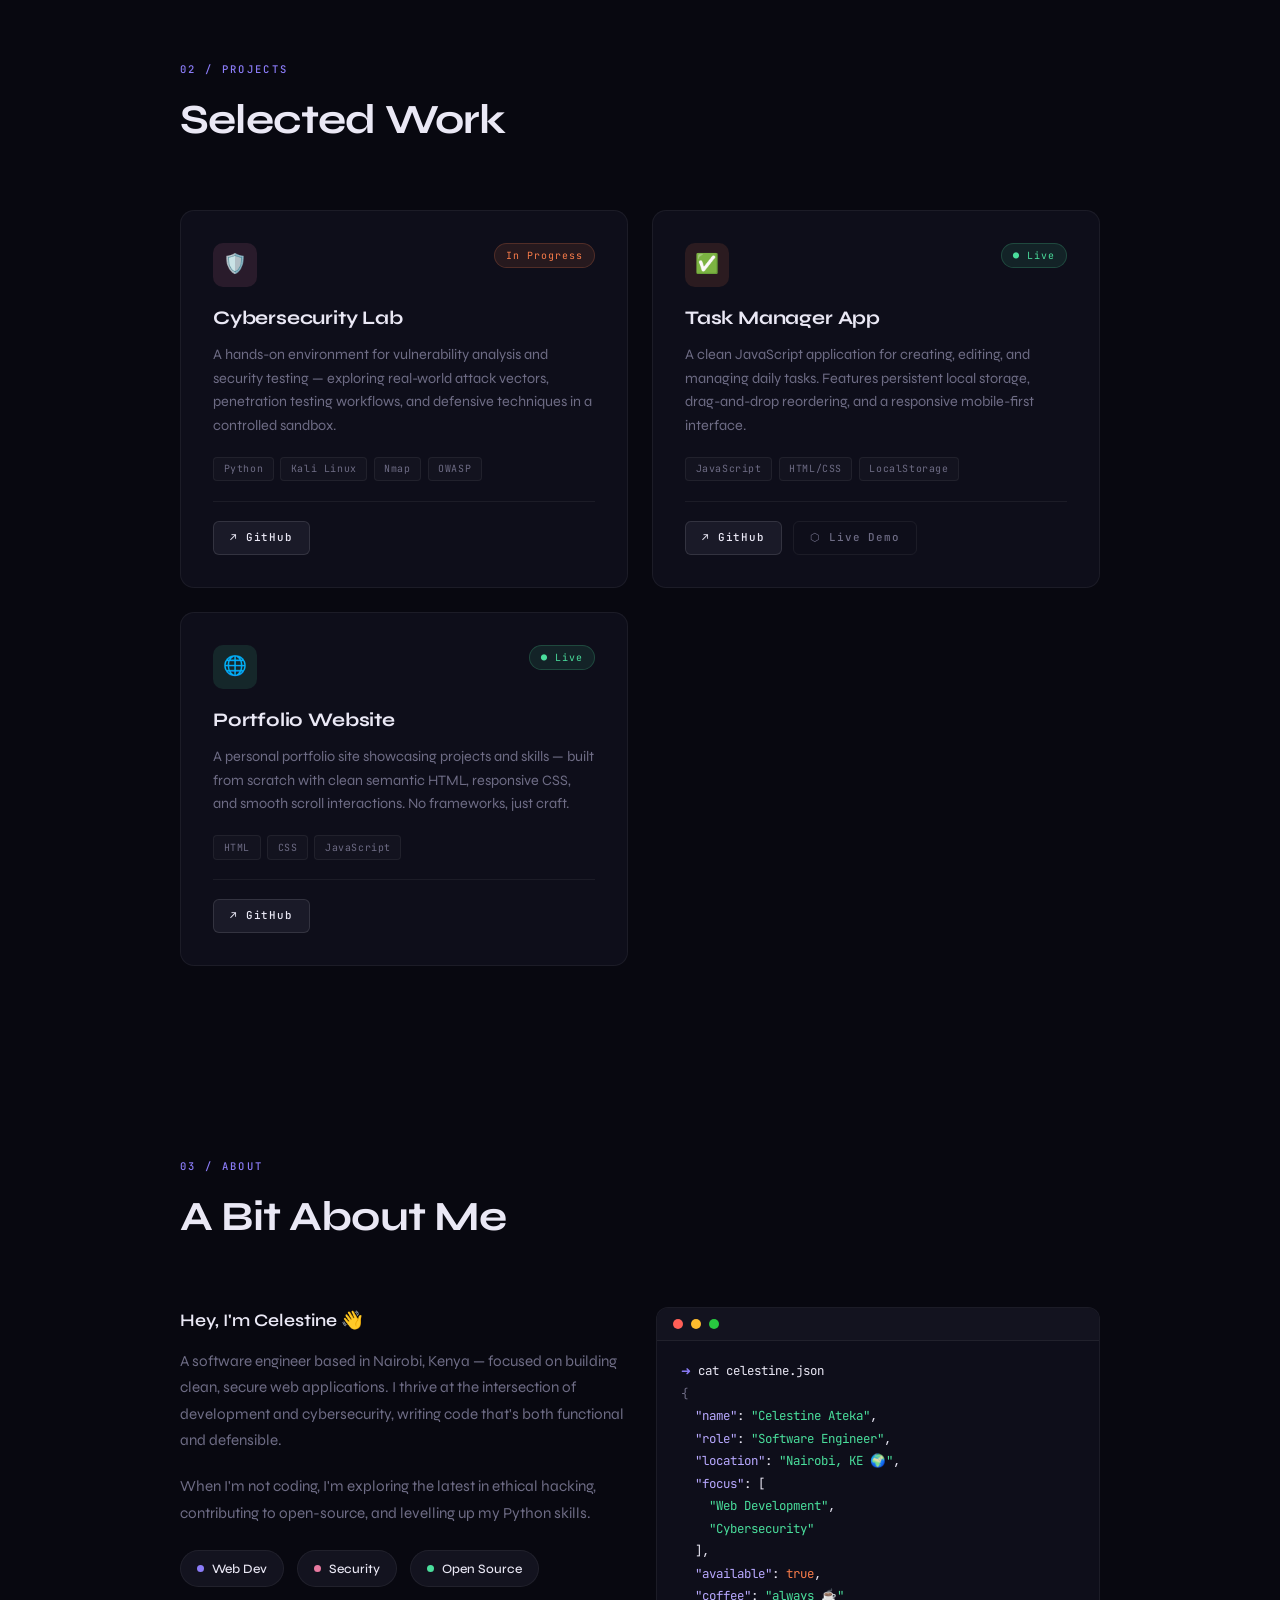
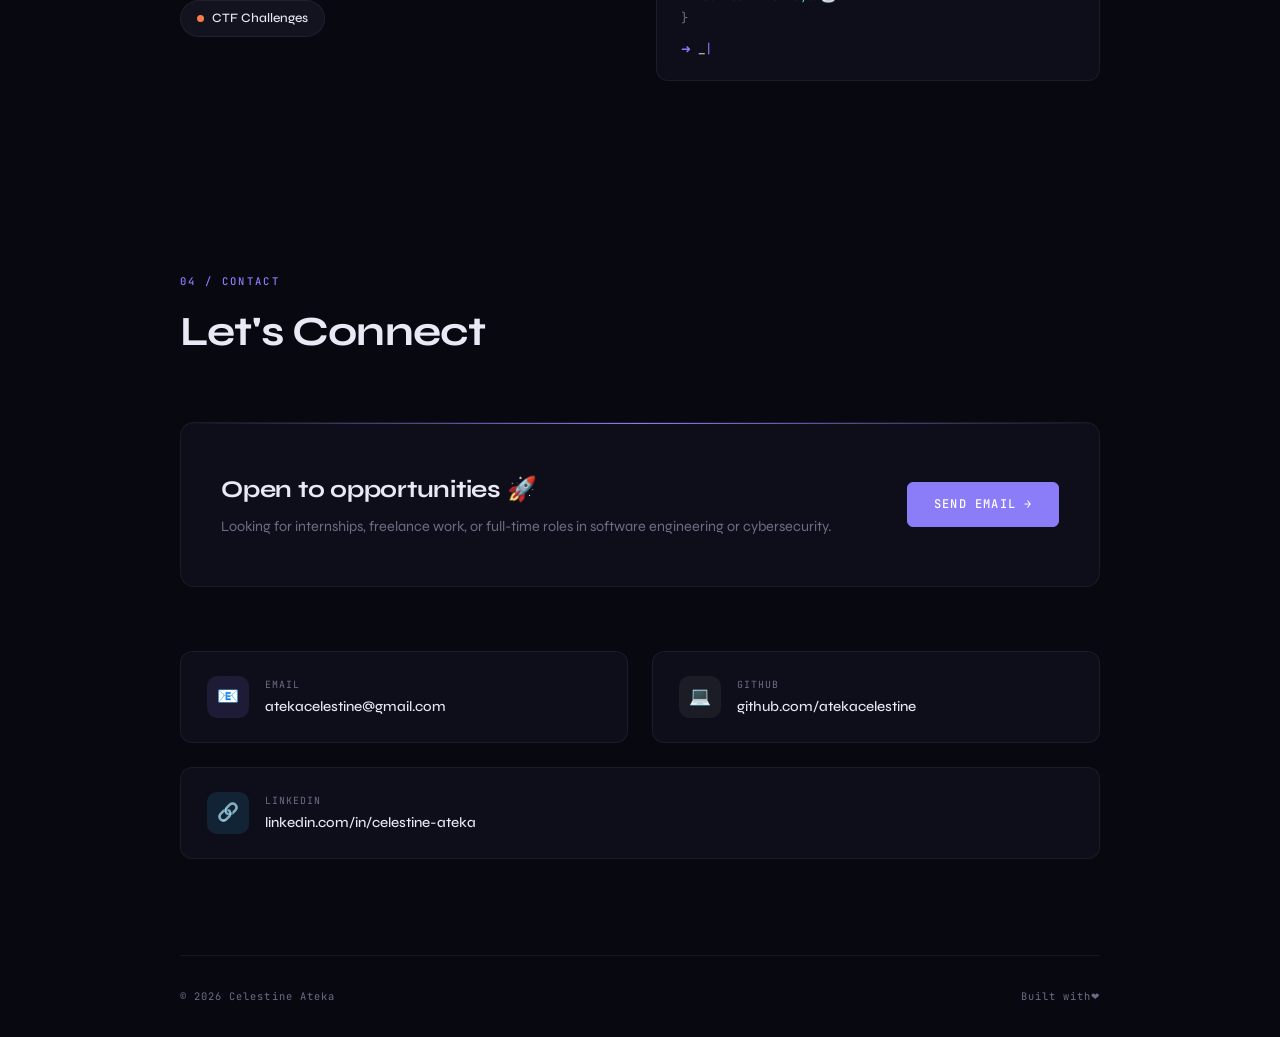
==== commit a9e188a8: "Revise footer content for 2026 Updated footer year to 2026 and refined text." ====
--- a/index.html
+++ b/index.html
@@ -284,8 +284,8 @@
   </section>
 
   <footer>
-    <span>© 2025 Celestine Ateka</span>
-    <span>Built with ❤ in Nairobi</span>
+    <span>© 2026 Celestine Ateka</span>
+    <span>Built with❤</span>
   </footer>
 
 </div>
